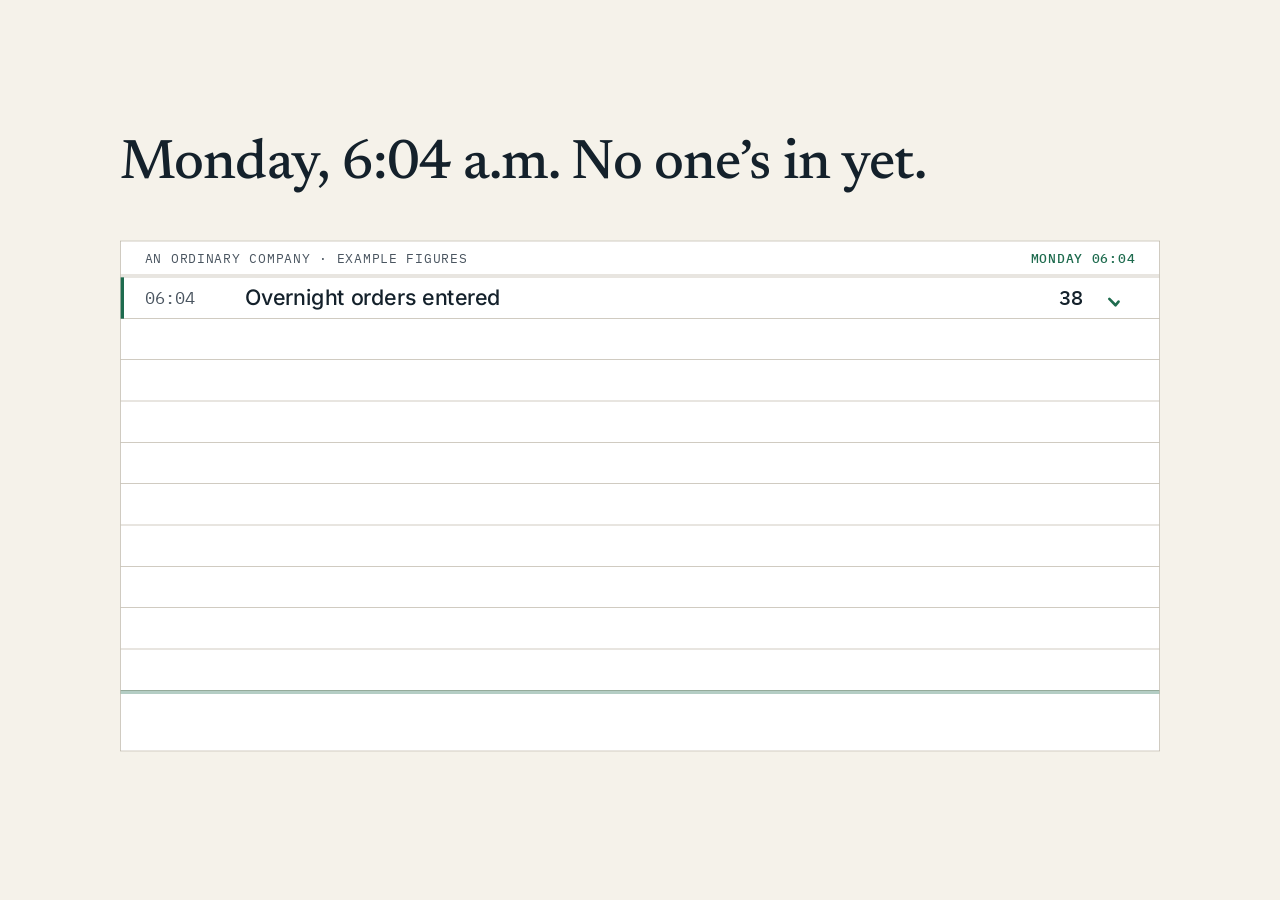
==== hero/index.html @ 9eeb885b "Hero film: source page, fonts, render script, index.html video block (work in progress) Co-Authored-" ====
<!doctype html>
<html lang="en">
<head>
<meta charset="utf-8">
<meta name="viewport" content="width=device-width, initial-scale=1">
<meta name="robots" content="noindex">
<title>Hero film source · erraballi.ai</title>
<!--
  Source page for the erraballi.ai hero film. Everything is drawn in code: no footage, no images.
  The whole film is a pure function of time: render(t) sets every style from t, so any frame can be
  reproduced exactly. Open this page to watch it live. To film it, see render.mjs.

  URL parameters:  ?format=landscape|portrait   (1920x1080 or 1080x1350)
                   ?capture=1                   (no scaling, no playback; render.mjs drives window.seek)
                   ?t=12.5                      (hold one frame)
  All figures in the film are illustrative. To recut, change the T object below.
-->
<style>
@font-face{font-family:"Newsreader";font-weight:500;font-style:normal;src:url(fonts/newsreader-latin-500-normal.woff2) format("woff2")}
@font-face{font-family:"Newsreader";font-weight:600;font-style:normal;src:url(fonts/newsreader-latin-600-normal.woff2) format("woff2")}
@font-face{font-family:"Newsreader";font-weight:500;font-style:italic;src:url(fonts/newsreader-latin-500-italic.woff2) format("woff2")}
@font-face{font-family:"Inter";font-weight:400;src:url(fonts/inter-latin-400-normal.woff2) format("woff2")}
@font-face{font-family:"Inter";font-weight:500;src:url(fonts/inter-latin-500-normal.woff2) format("woff2")}
@font-face{font-family:"Inter";font-weight:600;src:url(fonts/inter-latin-600-normal.woff2) format("woff2")}
@font-face{font-family:"IBM Plex Mono";font-weight:400;src:url(fonts/ibm-plex-mono-latin-400-normal.woff2) format("woff2")}
@font-face{font-family:"IBM Plex Mono";font-weight:500;src:url(fonts/ibm-plex-mono-latin-500-normal.woff2) format("woff2")}
:root{--ink:#14212B;--paper:#F5F2EA;--card:#FFFFFF;--green:#1E6B4E;--rule:#B9B2A3;--muted:#4A5560}
*{box-sizing:border-box}
html,body{margin:0;height:100%;background:var(--paper);overflow:hidden}
#stage{position:absolute;left:0;top:0;transform-origin:0 0;background:var(--paper);color:var(--ink);overflow:hidden;
  font-family:"Inter",system-ui,sans-serif;-webkit-font-smoothing:antialiased}
.cap{position:absolute;font-family:"Newsreader",Georgia,serif;font-weight:500;letter-spacing:-.012em;line-height:1.1;white-space:nowrap}
.sheet{position:absolute;background:var(--card);border:1.5px solid var(--rule)}
.head{position:absolute;left:0;top:0;width:100%;border-bottom:4px double var(--rule);font-family:"IBM Plex Mono",monospace;
  text-transform:uppercase;letter-spacing:.11em;color:var(--muted)}
.head span{position:absolute;white-space:nowrap}
.head .clock{color:var(--green);font-weight:500}
.slot{position:absolute;left:0;width:100%;border-bottom:1px solid var(--rule)}
.row{position:absolute;left:0;width:100%}
.row>span{position:absolute;white-space:nowrap}
.time{font-family:"IBM Plex Mono",monospace;color:var(--muted)}
.task{font-weight:500}
.qty{font-family:"IBM Plex Mono",monospace;font-weight:500;font-variant-numeric:tabular-nums;text-align:right}
.bar{left:0;top:0;height:100%;background:var(--green)}
.note{font-family:"Newsreader",Georgia,serif;font-style:italic;font-weight:500;color:var(--ink);transform-origin:0 60%}
.lab{position:absolute;font-family:"IBM Plex Mono",monospace;font-weight:500;text-transform:uppercase;letter-spacing:.11em;white-space:nowrap}
.total{position:absolute;left:0;width:100%;border-top:4px double var(--green);font-family:"IBM Plex Mono",monospace}
.total span{position:absolute;white-space:nowrap}
.total .fig{font-weight:500}
svg.ov{position:absolute;left:0;top:0;overflow:visible;pointer-events:none}
svg.ov path{fill:none;stroke-linecap:round;stroke-linejoin:round}
.end{position:absolute}
.mark{position:absolute;border:2px solid var(--ink);background:var(--card);display:flex;flex-direction:column;align-items:center;justify-content:center}
.mark b{font-family:"Newsreader",Georgia,serif;font-weight:600;line-height:1;letter-spacing:-.02em}
.mark i{display:block;background:var(--green)}
.bname{position:absolute;font-family:"Newsreader",Georgia,serif;font-weight:600;white-space:nowrap}
.burl{position:absolute;font-family:"IBM Plex Mono",monospace;color:var(--green);white-space:nowrap}
.credit{position:absolute;font-family:"IBM Plex Mono",monospace;color:var(--muted);text-transform:uppercase;letter-spacing:.11em;white-space:nowrap}
</style>
</head>
<body>
<div id="stage"></div>
<script>
"use strict";
const Q = new URLSearchParams(location.search);
const FORMAT = Q.get("format") || (innerWidth < innerHeight ? "portrait" : "landscape");
const PORTRAIT = FORMAT === "portrait";

/* ---------- layout, per format (px at output size) ---------- */
const L = PORTRAIT ? {
  W:1080, H:1350, cardX:48, cardW:984, cardTop:292, headH:66, rowH:84, totalH:104, padX:28, timeW:130, markW:56,
  capTop:66, capSize:76, fTime:28, fTask:38, fQty:36, fHead:22, fNote:42, fLab:27, fFig:44, fTot:30, stroke:5, rule:2,
  endTop:300, endSize:106, endLineY:590, brandY:690, markS:104, creditY:1252, fCredit:21
} : {
  W:1920, H:1080, cardX:180, cardW:1560, cardTop:226, headH:54, rowH:62, totalH:92, padX:36, timeW:150, markW:56,
  capTop:66, capSize:84, fTime:25, fTask:32, fQty:30, fHead:19, fNote:36, fLab:21, fFig:40, fTot:28, stroke:4, rule:1.5,
  endTop:270, endSize:116, endLineY:450, brandY:560, markS:104, creditY:968, fCredit:20
};
const SLOTS = 10;
const sheetH = L.headH + SLOTS*L.rowH + L.totalH;

/* ---------- timeline (seconds). Change these to recut. ---------- */
const T = {
  monRows:[0.5,1.4,2.2,2.9,3.5,4.1,4.6,5.1,5.6,6.1],
  monTotal:6.9, dim:10.3, under5:10.9, circle8:11.2, note8:11.7, strike0:12.3, one:12.6,
  swap:15.0, swapDur:0.7,
  line:16.3, labels:17.0, tueRows:[17.5,17.8,18.1,18.4,18.7,19.0], pay:[19.5,19.9],
  person:20.4, approve:20.6, stop:21.4, spot:22.5, tueTotal:23.5, dbl:24.0,
  endOut:26.2, endText:26.8, brand:27.5, credit:28.1, END:31.0
};
const CAPS = [
  {a:0.05, b:2.8,  h:["Monday, 6:04 a.m.","No one&rsquo;s in yet."]},
  {a:3.0,  b:6.8,  h:["The work is getting done."]},
  {a:7.1,  b:9.6,  h:["179 tasks.","No errors reported."]},
  {a:9.8,  b:12.3, h:["Look again."]},
  {a:12.6, b:14.9, h:["It graded its own work."]},
  {a:15.5, b:23.3, h:["Tuesday. Same work.","<span id='newline'>One new line.</span>"]},
  {a:23.6, b:26.1, h:["Now the total","means something."]}
];
const T_NEWLINE = 16.6;

/* ---------- the ledgers. Example figures only; each total is the sum of its rows. ---------- */
const MON = [["06:04","Overnight orders entered",38],["06:05","Invoices matched to orders",61],["06:07","Customer emails answered",44],
  ["06:09","Late delivery: customers told",12],["06:10","Invoice 0412 paid",1],["06:12","Renewal contracts read",9],
  ["06:13","Complaints logged",7],["06:15","Invoice 0412 paid",1],["06:16","Stock reorders placed",5],["06:18","Monday sales report written",1]];
const TUE = [["06:04","Overnight orders entered",41],["06:05","Invoices matched to orders",57],["06:07","Customer emails answered",39],
  ["06:09","Complaints logged",4],["06:10","Stock reorders placed",8],["06:12","Tuesday sales report written",1]];
const PAY = [["06:13","Pay invoice 0533"],["06:14","Pay invoice 0533"]];
const sum = a => a.reduce((s,r)=>s+r[2],0);

/* ---------- helpers ---------- */
const clamp = x => Math.max(0, Math.min(1, x));
const P = (t,a,d) => clamp((t-a)/d);
const eo = p => 1-Math.pow(1-p,3);
const eio = p => p<.5 ? 4*p*p*p : 1-Math.pow(-2*p+2,3)/2;
const el = (tag, cls, parent, css) => { const e=document.createElement(tag); if(cls) e.className=cls; if(css) Object.assign(e.style,css); if(parent) parent.appendChild(e); return e; };
const px = n => n+"px";
const NS = "http://www.w3.org/2000/svg";
function rng(seed){ let s=seed; return () => { s=(s*16807)%2147483647; return (s/2147483647)*2-1; }; }
function handLine(x1,y1,x2,y2,seed,amp){ const r=rng(seed), n=Math.max(2,Math.round(Math.hypot(x2-x1,y2-y1)/150)); amp=amp||2.2;
  let d="M"+x1.toFixed(1)+" "+y1.toFixed(1);
  for(let i=1;i<=n;i++){ const u=i/n, um=(i-.5)/n;
    d+=" Q"+(x1+(x2-x1)*um).toFixed(1)+" "+(y1+(y2-y1)*um+r()*amp).toFixed(1)+" "+(x1+(x2-x1)*u).toFixed(1)+" "+(y1+(y2-y1)*u+(i<n?r()*amp*.5:0)).toFixed(1); }
  return d; }
function handEllipse(cx,cy,rx,ry,seed){ const r=rng(seed), n=44, a0=-2.5; let d="";
  for(let i=0;i<=n;i++){ const u=i/n, a=a0+u*Math.PI*2*1.08, k=1+u*.07+r()*.012;
    d+=(i?" L":"M")+(cx+Math.cos(a)*rx*k).toFixed(1)+" "+(cy+Math.sin(a)*ry*k).toFixed(1); }
  return d; }
const tickPath = (x,y,s) => "M"+(x-s*.5)+" "+(y+s*.05)+" L"+(x-s*.14)+" "+(y+s*.42)+" L"+(x+s*.56)+" "+(y-s*.46);
function path(svg,d,color,w){ const p=document.createElementNS(NS,"path"); p.setAttribute("d",d); p.setAttribute("stroke",color);
  p.setAttribute("stroke-width",w); p.setAttribute("pathLength","1"); p.setAttribute("stroke-dasharray","1 1"); svg.appendChild(p); return p; }
function draw(p,k){ if(k<=0){ p.style.visibility="hidden"; return; } p.style.visibility="visible"; p.setAttribute("stroke-dashoffset",(1-k).toFixed(4)); }
const INK="#14212B", GREEN="#1E6B4E";

/* ---------- build ---------- */
const stage = document.getElementById("stage");
stage.style.width=px(L.W); stage.style.height=px(L.H);
const sep = PORTRAIT ? "<br>" : " ";
CAPS.forEach(c => { c.el = el("div","cap",stage,{left:px(L.cardX),top:px(L.capTop),fontSize:px(L.capSize)}); c.el.innerHTML=c.h.join(sep); });
const newline = document.getElementById("newline");

const taskX = L.padX + L.timeW;
const markCx = L.cardW - L.padX - L.markW/2;
const qtyRight = L.padX + L.markW + 22;
const slotY = i => L.headH + i*L.rowH;

function buildSheet(day, gapSlots){
  const s = {}; s.el = el("div","sheet",stage,{left:px(L.cardX),top:px(L.cardTop),width:px(L.cardW),height:px(sheetH)});
  const head = el("div","head",s.el,{height:px(L.headH),fontSize:px(L.fHead),lineHeight:px(L.headH-4)});
  el("span","",head,{left:px(L.padX)}).textContent = PORTRAIT ? "An ordinary company · example" : "An ordinary company · example figures";
  s.clock = el("span","clock",head,{right:px(L.padX)}); s.day = day;
  for(let i=0;i<SLOTS;i++){ if(gapSlots && gapSlots.includes(i)) continue;
    el("div","slot",s.el,{top:px(slotY(i)),height:px(L.rowH),borderBottomWidth:px(L.rule), borderBottomStyle:"solid"}); }
  s.svg = document.createElementNS(NS,"svg"); s.svg.setAttribute("class","ov"); s.svg.setAttribute("width",L.cardW); s.svg.setAttribute("height",sheetH);
  s.rows = [];
  s.addRow = (slot, time, task, qty) => { const r = {slot, qty};
    r.el = el("div","row",s.el,{top:px(slotY(slot)),height:px(L.rowH),lineHeight:px(L.rowH)});
    r.bar = el("span","bar",r.el,{width:px(PORTRAIT?6:5)});
    el("span","time",r.el,{left:px(L.padX),fontSize:px(L.fTime)}).textContent = time;
    r.task = el("span","task",r.el,{left:px(taskX),fontSize:px(L.fTask)}); r.task.textContent = task;
    r.note = el("span","note",r.el,{fontSize:px(L.fNote)});
    if(qty!=null){ r.q = el("span","qty",r.el,{right:px(qtyRight),fontSize:px(L.fQty)}); r.q.textContent = qty; }
    r.cy = slotY(slot)+L.rowH/2; r.time = time;
    s.rows.push(r); return r; };
  s.total = el("div","total",s.el,{top:px(slotY(SLOTS)),height:px(L.totalH),lineHeight:px(L.totalH-6),borderTopWidth:px(PORTRAIT?6:4)});
  s.el.appendChild(s.svg);
  return s;
}

/* Monday */
const mon = buildSheet("Monday");
MON.forEach((r,i) => { const row = mon.addRow(i, r[0], r[1], r[2]); row.tick = path(mon.svg, tickPath(markCx,row.cy,L.rowH*.42), GREEN, L.stroke); });
const monFig = el("span","fig",mon.total,{left:px(L.padX),fontSize:px(L.fFig)}); monFig.textContent = sum(MON)+" done";
const monErr = el("span","",mon.total,{right:px(qtyRight),fontSize:px(L.fTot)}); monErr.innerHTML = "errors reported: <span id='zero'>0</span>";
const monOne = el("span","note",mon.total,{fontSize:px(L.fNote*1.25),color:INK}); monOne.textContent = "1";

/* Tuesday: six rows the AI does alone, a two-slot gap for the line, two rows that ask first */
const tue = buildSheet("Tuesday",[6,7]);
TUE.forEach((r,i) => { const row = tue.addRow(i, r[0], r[1], r[2]); row.tick = path(tue.svg, tickPath(markCx,row.cy,L.rowH*.42), GREEN, L.stroke); });
const lineY = slotY(7);
const labUp = el("div","lab",tue.el,{left:px(L.padX),top:px(lineY-L.fLab*1.9),fontSize:px(L.fLab),color:GREEN}); labUp.textContent = "AI works alone";
const labDn = el("div","lab",tue.el,{left:px(L.padX),top:px(lineY+L.fLab*.75),fontSize:px(L.fLab),color:INK}); labDn.textContent = "AI asks first";
const payRows = PAY.map((r,i) => tue.addRow(8+i, r[0], r[1], null));
const tueFig = el("span","fig",tue.total,{left:px(L.padX),fontSize:px(L.fFig)}); tueFig.textContent = sum(TUE)+" done";
const tueRest = el("span","",tue.total,{right:px(L.padX),fontSize:px(L.fTot)}); tueRest.textContent = "1 approved · 1 stopped";
tue.svg.remove(); tue.el.appendChild(tue.svg);

/* End card */
const end = el("div","end",stage,{left:px(L.cardX),top:"0"});
const endText = el("div","cap",end,{left:"0",top:px(L.endTop),fontSize:px(L.endSize)}); endText.innerHTML = ["Someone has to","draw the line."].join(sep);
const brand = el("div","",end,{position:"absolute",left:"0",top:px(L.brandY)});
const mk = el("div","mark",brand,{left:"0",top:"0",width:px(L.markS),height:px(L.markS),gap:px(5)});
el("b","",mk,{fontSize:px(L.markS*.44)}).textContent="VE"; el("i","",mk,{width:px(L.markS*.52),height:px(4)}); el("i","",mk,{width:px(L.markS*.52),height:px(4)});
el("div","bname",brand,{left:px(L.markS+30),top:px(4),fontSize:px(L.markS*.5),lineHeight:"1.1"}).textContent="Vikas Erraballi";
el("div","burl",brand,{left:px(L.markS+32),top:px(L.markS*.6),fontSize:px(L.markS*.3),lineHeight:"1.1"}).textContent="erraballi.ai";
const credit = el("div","credit",end,{left:"0",top:px(L.creditY),fontSize:px(L.fCredit)}); credit.textContent = "Built in code with Claude · Checked by a person";

/* Stage-level copy of the line, so it can leave the ledger and become the end card's rule */
const sv = document.createElementNS(NS,"svg"); sv.setAttribute("class","ov"); sv.setAttribute("width",L.W); sv.setAttribute("height",L.H); stage.appendChild(sv);
const LINE_OVER = 22, lineLen = L.cardW + LINE_OVER*2;
const lineD = handLine(0,0,lineLen,0,7,2.6);
const endLine = path(sv, lineD, INK, L.stroke+1); endLine.setAttribute("vector-effect","non-scaling-stroke");

let M = null;  /* ink marks; built after fonts load because they follow measured text */
function buildMarks(){
  const w = r => r.task.offsetWidth, h = L.rowH, sw = L.stroke;
  const r5 = mon.rows[4], r8 = mon.rows[7];
  M = {};
  M.under5 = path(mon.svg, handLine(taskX-4, r5.cy+L.fTask*.62, taskX+w(r5)+6, r5.cy+L.fTask*.60, 11), INK, sw);
  M.circle8 = path(mon.svg, handEllipse(taskX+w(r8)/2, r8.cy, w(r8)/2+(PORTRAIT?17:26), h*.47, 5), INK, sw);
  r8.note.textContent = "paid twice"; r8.note.style.left = px(taskX+w(r8)+58);
  const zero = document.getElementById("zero"), zx = monErr.offsetLeft + zero.offsetLeft, zw = zero.offsetWidth, ty = L.totalH/2-3;
  M.strike0 = path(mon.svg, handLine(zx-7, slotY(SLOTS)+ty+L.fTot*.34, zx+zw+7, slotY(SLOTS)+ty-L.fTot*.34, 3, 1), INK, sw);
  monOne.style.left = px(markCx - L.fNote*.2); monOne.style.top = px(-L.fNote*.06);
  /* Tuesday */
  M.line = path(tue.svg, "M0 0", INK, sw+1); M.line.setAttribute("d", lineD); M.line.setAttribute("transform","translate("+(-LINE_OVER)+" "+lineY+")");
  const bs = h*.5;
  M.box = payRows.map((r,i) => path(tue.svg, "M"+(markCx-bs/2)+" "+(r.cy-bs/2)+" h"+bs+" v"+bs+" h"+(-bs)+" Z", INK, sw-1.5));
  M.ok = path(tue.svg, tickPath(markCx+2, payRows[0].cy-2, h*.5), INK, sw+1);
  M.x1 = path(tue.svg, handLine(markCx-bs*.5, payRows[1].cy-bs*.5, markCx+bs*.5, payRows[1].cy+bs*.5, 21, 1), INK, sw+1);
  M.x2 = path(tue.svg, handLine(markCx+bs*.5, payRows[1].cy-bs*.5, markCx-bs*.5, payRows[1].cy+bs*.5, 22, 1), INK, sw+1);
  M.strikeP = path(tue.svg, handLine(taskX-8, payRows[1].cy+3, taskX+w(payRows[1])+10, payRows[1].cy-2, 23), INK, sw);
  payRows[0].note.textContent = "approved"; payRows[0].note.style.left = px(taskX+w(payRows[0])+44);
  payRows[1].note.textContent = "duplicate"; payRows[1].note.style.left = px(taskX+w(payRows[1])+44);
  const r4 = tue.rows[3];
  M.spot = path(tue.svg, handEllipse(markCx+2, r4.cy, h*.46, h*.42, 9), INK, sw);
  r4.note.textContent = "checked"; r4.note.style.left = px(taskX+w(r4)+44);
  const fw = tueFig.offsetWidth, by = slotY(SLOTS)+L.totalH/2+L.fFig*.5;
  M.d1 = path(tue.svg, handLine(L.padX-4, by+2, L.padX+fw+8, by, 31, 1.6), INK, sw);
  M.d2 = path(tue.svg, handLine(L.padX-2, by+2+sw*2.6, L.padX+fw+5, by+sw*2.6, 32, 1.6), INK, sw);
  M.endW = endText.offsetWidth;
}

/* ---------- render: everything on screen is set from t ---------- */
function rowAt(r, t, a, speed){
  const k = (t-a)*speed; const pin = eo(clamp(k/.2));
  r.el.style.opacity = pin; r.el.style.transform = "translateY("+((1-pin)*10).toFixed(2)+"px)";
  r.bar.style.opacity = (k>0 && k<.62) ? 1 : 0;
  if(r.q) r.q.textContent = Math.round(r.qty*eo(clamp((k-.08)/.34)));
  if(r.tick) draw(r.tick, clamp((k-.38)/.22));
}
function noteAt(n, t, a, rot){ const p = eo(P(t,a,.3)); n.style.opacity = p; n.style.transform = "translateY("+((1-p)*6).toFixed(2)+"px) rotate("+(rot||-2)+"deg)"; }

function render(t){
  if(!M) return;
  t = Math.max(0, Math.min(T.END, t));
  CAPS.forEach(c => { const i = eo(P(t,c.a,.35)), o = P(t,c.b,.3); c.el.style.opacity = i*(1-o); c.el.style.transform = "translateY("+((1-i)*14).toFixed(2)+"px)"; });
  newline.style.opacity = eo(P(t,T_NEWLINE,.35));

  /* Monday */
  const sw = eio(P(t,T.swap,T.swapDur));
  mon.el.style.transform = "translateX("+(-sw*L.W*.55).toFixed(1)+"px)"; mon.el.style.opacity = 1-sw; mon.el.style.visibility = sw>=1?"hidden":"visible";
  const dim = 1 - .76*eo(P(t,T.dim,.5));
  let clock = MON[0][0];
  mon.rows.forEach((r,i) => { rowAt(r,t,T.monRows[i],1); if(t>=T.monRows[i]) clock = r.time;
    if(i!==4 && i!==7){ r.el.style.opacity = r.el.style.opacity*dim; r.tick.style.opacity = dim; } });
  if(t>=T.dim) clock = "07:30";
  mon.clock.textContent = "Monday " + clock;
  const mt = eo(P(t,T.monTotal,.4)); monFig.style.opacity = mt; monErr.style.opacity = mt;
  draw(M.under5, eo(P(t,T.under5,.35))); draw(M.circle8, eio(P(t,T.circle8,.55)));
  noteAt(mon.rows[7].note, t, T.note8);
  draw(M.strike0, eo(P(t,T.strike0,.25))); noteAt(monOne, t, T.one, -4);

  /* Tuesday */
  const eout = P(t,T.endOut,.5);
  tue.el.style.transform = "translateX("+((1-sw)*L.W*.55).toFixed(1)+"px)"; tue.el.style.opacity = sw*(1-eout); tue.el.style.visibility = (sw<=0||eout>=1)?"hidden":"visible";
  let c2 = TUE[0][0];
  tue.rows.forEach((r,i) => { const a = i<TUE.length ? T.tueRows[i] : T.pay[i-TUE.length]; rowAt(r,t,a,i<TUE.length?1.7:1.3); if(t>=a) c2 = r.time; });
  if(t>=T.person) c2 = "07:30";
  tue.clock.textContent = "Tuesday " + c2;
  const showStage = t>=T.endOut;
  draw(M.line, showStage ? 0 : eio(P(t,T.line,.8)));
  const lb = eo(P(t,T.labels,.35)); labUp.style.opacity = lb; labDn.style.opacity = lb;
  M.box.forEach((b,i) => draw(b, eo(P(t,T.pay[i]+.2,.3))));
  draw(M.ok, eo(P(t,T.approve,.35))); noteAt(payRows[0].note, t, T.approve+.3);
  draw(M.strikeP, eo(P(t,T.stop,.35))); draw(M.x1, eo(P(t,T.stop+.3,.18))); draw(M.x2, eo(P(t,T.stop+.45,.18))); noteAt(payRows[1].note, t, T.stop+.5);
  draw(M.spot, eio(P(t,T.spot,.5))); noteAt(tue.rows[3].note, t, T.spot+.4);
  const tt = eo(P(t,T.tueTotal,.4)); tueFig.style.opacity = tt; tueRest.style.opacity = tt;
  draw(M.d1, eo(P(t,T.dbl,.3))); draw(M.d2, eo(P(t,T.dbl+.3,.3)));

  /* End card: the line leaves the ledger and stays */
  const g = eio(P(t,T.endOut,.9));
  const x0 = L.cardX-LINE_OVER, y0 = L.cardTop+lineY, x1 = L.cardX, y1 = L.endLineY, s1 = M.endW/lineLen;
  endLine.setAttribute("transform","translate("+(x0+(x1-x0)*g).toFixed(2)+" "+(y0+(y1-y0)*g).toFixed(2)+") scale("+(1+(s1-1)*g).toFixed(4)+" 1)");
  draw(endLine, showStage ? 1 : 0);
  const et = eo(P(t,T.endText,.5)); endText.style.opacity = et; endText.style.transform = "translateY("+((1-et)*14).toFixed(2)+"px)";
  brand.style.opacity = eo(P(t,T.brand,.5)); credit.style.opacity = eo(P(t,T.credit,.5));
}

/* ---------- run ---------- */
function fit(){ if(Q.get("capture")) return; const k = Math.min(innerWidth/L.W, innerHeight/L.H);
  stage.style.transform = "translate("+((innerWidth-L.W*k)/2)+"px,"+((innerHeight-L.H*k)/2)+"px) scale("+k+")"; }
window.DURATION = T.END; window.SCENES = [0, T.swap, T.endOut, T.END]; window.seek = t => render(t);
document.fonts.ready.then(() => Promise.all(["500 20px Newsreader","italic 500 20px Newsreader","600 20px Newsreader","500 20px Inter","400 20px 'IBM Plex Mono'","500 20px 'IBM Plex Mono'"].map(f => document.fonts.load(f)))).then(() => {
  buildMarks(); fit(); addEventListener("resize", fit);
  if(Q.get("capture")){ render(0); window.READY = true; return; }
  if(Q.has("t")){ render(parseFloat(Q.get("t"))); window.READY = true; return; }
  let t0 = performance.now(); const loop = now => { render((now-t0)/1000); requestAnimationFrame(loop); };
  addEventListener("click", () => { t0 = performance.now(); }); requestAnimationFrame(loop); window.READY = true;
});
</script>
</body>
</html>
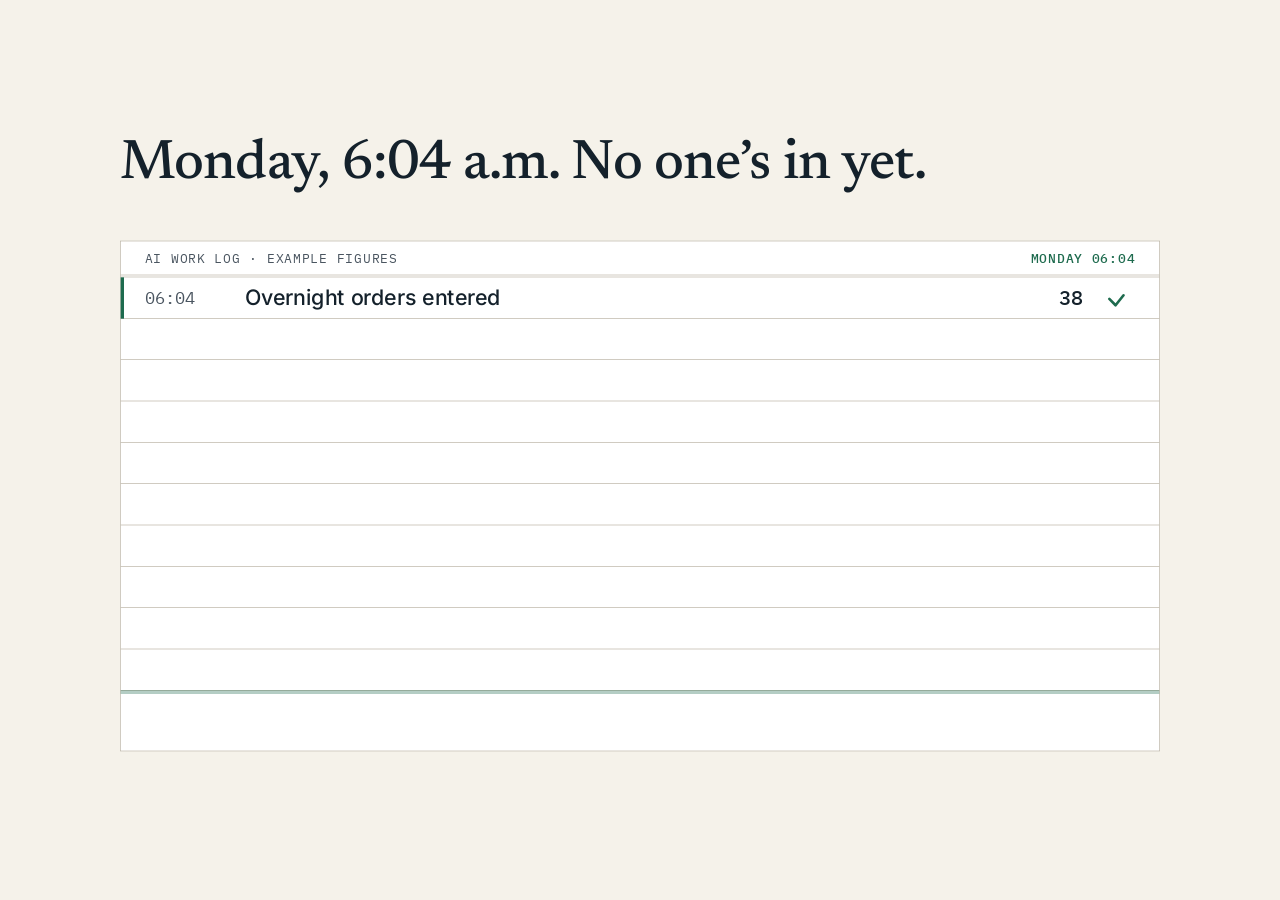
==== commit eaa61bcb: "Hero film: 30 s ledger film, landscape and 4:5 portrait, posters, index.html video block Recut after" ====
--- a/hero/index.html
+++ b/hero/index.html
@@ -47,6 +47,7 @@
 .total{position:absolute;left:0;width:100%;border-top:4px double var(--green);font-family:"IBM Plex Mono",monospace}
 .total span{position:absolute;white-space:nowrap}
 .total .fig{font-weight:500}
+.total span span{position:static}
 svg.ov{position:absolute;left:0;top:0;overflow:visible;pointer-events:none}
 svg.ov path{fill:none;stroke-linecap:round;stroke-linejoin:round}
 .end{position:absolute}
@@ -69,11 +70,11 @@
 /* ---------- layout, per format (px at output size) ---------- */
 const L = PORTRAIT ? {
   W:1080, H:1350, cardX:48, cardW:984, cardTop:292, headH:66, rowH:84, totalH:104, padX:28, timeW:130, markW:56,
-  capTop:66, capSize:76, fTime:28, fTask:38, fQty:36, fHead:22, fNote:42, fLab:27, fFig:44, fTot:30, stroke:5, rule:2,
+  capTop:66, capSize:76, fTime:30, fTask:38, fQty:36, fHead:23, fNote:46, fLab:32, fFig:44, fTot:34, stroke:5, rule:2,
   endTop:300, endSize:106, endLineY:590, brandY:690, markS:104, creditY:1252, fCredit:21
 } : {
   W:1920, H:1080, cardX:180, cardW:1560, cardTop:226, headH:54, rowH:62, totalH:92, padX:36, timeW:150, markW:56,
-  capTop:66, capSize:84, fTime:25, fTask:32, fQty:30, fHead:19, fNote:36, fLab:21, fFig:40, fTot:28, stroke:4, rule:1.5,
+  capTop:66, capSize:84, fTime:25, fTask:32, fQty:30, fHead:19, fNote:40, fLab:26, fFig:40, fTot:32, stroke:4, rule:1.5,
   endTop:270, endSize:116, endLineY:450, brandY:560, markS:104, creditY:968, fCredit:20
 };
 const SLOTS = 10;
@@ -81,30 +82,31 @@
 
 /* ---------- timeline (seconds). Change these to recut. ---------- */
 const T = {
-  monRows:[0.5,1.4,2.2,2.9,3.5,4.1,4.6,5.1,5.6,6.1],
-  monTotal:6.9, dim:10.3, under5:10.9, circle8:11.2, note8:11.7, strike0:12.3, one:12.6,
-  swap:15.0, swapDur:0.7,
-  line:16.3, labels:17.0, tueRows:[17.5,17.8,18.1,18.4,18.7,19.0], pay:[19.5,19.9],
-  person:20.4, approve:20.6, stop:21.4, spot:22.5, tueTotal:23.5, dbl:24.0,
-  endOut:26.2, endText:26.8, brand:27.5, credit:28.1, END:31.0
+  monRows:[0.5,1.3,2.0,2.6,3.1,3.5,3.9,4.3,4.7,5.1],
+  monTotal:5.7, dim:8.5, under5:9.1, circle8:9.5, note8:10.1, strike0:10.8, one:11.1,
+  swap:13.7, swapDur:0.6,
+  tueRows:[14.0,14.12,14.24,14.36,14.48,14.6], line:15.0, labels:15.5, pay:[16.5,17.0],
+  approve:18.7, stop:19.9, tueTotal:21.8, dbl:22.6,
+  endOut:24.7, endText:25.1, brand:25.7, credit:26.1, END:30.0
 };
 const CAPS = [
-  {a:0.05, b:2.8,  h:["Monday, 6:04 a.m.","No one&rsquo;s in yet."]},
-  {a:3.0,  b:6.8,  h:["The work is getting done."]},
-  {a:7.1,  b:9.6,  h:["179 tasks.","No errors reported."]},
-  {a:9.8,  b:12.3, h:["Look again."]},
-  {a:12.6, b:14.9, h:["It graded its own work."]},
-  {a:15.5, b:23.3, h:["Tuesday. Same work.","<span id='newline'>One new line.</span>"]},
-  {a:23.6, b:26.1, h:["Now the total","means something."]}
+  {a:0.05, b:2.3,  h:["Monday, 6:04 a.m.","No one&rsquo;s in yet."]},
+  {a:2.5,  b:5.5,  h:["The AI is doing","the paperwork."]},
+  {a:5.8,  b:7.9,  h:["179 tasks.","No errors reported."]},
+  {a:8.1,  b:11.0, h:["Look again."]},
+  {a:11.3, b:13.5, h:["It graded its own work."]},
+  {a:14.0, b:18.0, h:["Tuesday.","<span id='newline'>One new line.</span>"]},
+  {a:18.2, b:21.6, h:["You approve one.","You stop one."]},
+  {a:22.0, b:24.6, h:["Now the total","means something."]}
 ];
-const T_NEWLINE = 16.6;
+const T_NEWLINE = T.line;
 
 /* ---------- the ledgers. Example figures only; each total is the sum of its rows. ---------- */
 const MON = [["06:04","Overnight orders entered",38],["06:05","Invoices matched to orders",61],["06:07","Customer emails answered",44],
   ["06:09","Late delivery: customers told",12],["06:10","Invoice 0412 paid",1],["06:12","Renewal contracts read",9],
   ["06:13","Complaints logged",7],["06:15","Invoice 0412 paid",1],["06:16","Stock reorders placed",5],["06:18","Monday sales report written",1]];
-const TUE = [["06:04","Overnight orders entered",41],["06:05","Invoices matched to orders",57],["06:07","Customer emails answered",39],
-  ["06:09","Complaints logged",4],["06:10","Stock reorders placed",8],["06:12","Tuesday sales report written",1]];
+const TUE = [["06:04","Overnight orders entered",52],["06:05","Invoices matched to orders",66],["06:07","Customer emails answered",51],
+  ["06:09","Complaints logged",6],["06:10","Stock reorders placed",9],["06:12","Tuesday sales report written",1]];
 const PAY = [["06:13","Pay invoice 0533"],["06:14","Pay invoice 0533"]];
 const sum = a => a.reduce((s,r)=>s+r[2],0);
 
@@ -147,10 +149,11 @@
 function buildSheet(day, gapSlots){
   const s = {}; s.el = el("div","sheet",stage,{left:px(L.cardX),top:px(L.cardTop),width:px(L.cardW),height:px(sheetH)});
   const head = el("div","head",s.el,{height:px(L.headH),fontSize:px(L.fHead),lineHeight:px(L.headH-4)});
-  el("span","",head,{left:px(L.padX)}).textContent = PORTRAIT ? "An ordinary company · example" : "An ordinary company · example figures";
+  el("span","",head,{left:px(L.padX)}).textContent = "AI work log · example figures";
   s.clock = el("span","clock",head,{right:px(L.padX)}); s.day = day;
-  for(let i=0;i<SLOTS;i++){ if(gapSlots && gapSlots.includes(i)) continue;
-    el("div","slot",s.el,{top:px(slotY(i)),height:px(L.rowH),borderBottomWidth:px(L.rule), borderBottomStyle:"solid"}); }
+  s.gap = [];
+  for(let i=0;i<SLOTS;i++){ const g = gapSlots && gapSlots.includes(i) && i!==gapSlots[gapSlots.length-1];
+    const d = el("div","slot",s.el,{top:px(slotY(i)),height:px(L.rowH),borderBottomWidth:px(L.rule), borderBottomStyle:"solid"}); if(g) s.gap.push(d); }
   s.svg = document.createElementNS(NS,"svg"); s.svg.setAttribute("class","ov"); s.svg.setAttribute("width",L.cardW); s.svg.setAttribute("height",sheetH);
   s.rows = [];
   s.addRow = (slot, time, task, qty) => { const r = {slot, qty};
@@ -171,7 +174,7 @@
 const mon = buildSheet("Monday");
 MON.forEach((r,i) => { const row = mon.addRow(i, r[0], r[1], r[2]); row.tick = path(mon.svg, tickPath(markCx,row.cy,L.rowH*.42), GREEN, L.stroke); });
 const monFig = el("span","fig",mon.total,{left:px(L.padX),fontSize:px(L.fFig)}); monFig.textContent = sum(MON)+" done";
-const monErr = el("span","",mon.total,{right:px(qtyRight),fontSize:px(L.fTot)}); monErr.innerHTML = "errors reported: <span id='zero'>0</span>";
+const monErr = el("span","",mon.total,{right:px(qtyRight),fontSize:px(L.fTot),fontWeight:500}); monErr.innerHTML = "errors reported: <span id='zero'>0</span>";
 const monOne = el("span","note",mon.total,{fontSize:px(L.fNote*1.25),color:INK}); monOne.textContent = "1";
 
 /* Tuesday: six rows the AI does alone, a two-slot gap for the line, two rows that ask first */
@@ -181,8 +184,8 @@
 const labUp = el("div","lab",tue.el,{left:px(L.padX),top:px(lineY-L.fLab*1.9),fontSize:px(L.fLab),color:GREEN}); labUp.textContent = "AI works alone";
 const labDn = el("div","lab",tue.el,{left:px(L.padX),top:px(lineY+L.fLab*.75),fontSize:px(L.fLab),color:INK}); labDn.textContent = "AI asks first";
 const payRows = PAY.map((r,i) => tue.addRow(8+i, r[0], r[1], null));
-const tueFig = el("span","fig",tue.total,{left:px(L.padX),fontSize:px(L.fFig)}); tueFig.textContent = sum(TUE)+" done";
-const tueRest = el("span","",tue.total,{right:px(L.padX),fontSize:px(L.fTot)}); tueRest.textContent = "1 approved · 1 stopped";
+const tueFig = el("span","fig",tue.total,{left:px(L.padX),fontSize:px(L.fFig)}); tueFig.textContent = (sum(TUE)+1)+" done";  /* six rows the AI did alone, plus the one approved payment */
+const tueRest = el("span","",tue.total,{right:px(L.padX),fontSize:px(L.fTot)}); tueRest.textContent = "1 stopped"; tueRest.style.fontWeight = 500;
 tue.svg.remove(); tue.el.appendChild(tue.svg);
 
 /* End card */
@@ -193,6 +196,7 @@
 el("b","",mk,{fontSize:px(L.markS*.44)}).textContent="VE"; el("i","",mk,{width:px(L.markS*.52),height:px(4)}); el("i","",mk,{width:px(L.markS*.52),height:px(4)});
 el("div","bname",brand,{left:px(L.markS+30),top:px(4),fontSize:px(L.markS*.5),lineHeight:"1.1"}).textContent="Vikas Erraballi";
 el("div","burl",brand,{left:px(L.markS+32),top:px(L.markS*.6),fontSize:px(L.markS*.3),lineHeight:"1.1"}).textContent="erraballi.ai";
+el("div","",brand,{position:"absolute",left:"0",top:px(L.markS+34),fontFamily:"Inter",fontWeight:500,fontSize:px(PORTRAIT?34:32),whiteSpace:"nowrap",color:"#4A5560"}).innerHTML = PORTRAIT ? "Practical AI for owner-run<br>and mid-sized companies" : "Practical AI for owner-run and mid-sized companies";
 const credit = el("div","credit",end,{left:"0",top:px(L.creditY),fontSize:px(L.fCredit)}); credit.textContent = "Built in code with Claude · Checked by a person";
 
 /* Stage-level copy of the line, so it can leave the ledger and become the end card's rule */
@@ -222,9 +226,6 @@
   M.strikeP = path(tue.svg, handLine(taskX-8, payRows[1].cy+3, taskX+w(payRows[1])+10, payRows[1].cy-2, 23), INK, sw);
   payRows[0].note.textContent = "approved"; payRows[0].note.style.left = px(taskX+w(payRows[0])+44);
   payRows[1].note.textContent = "duplicate"; payRows[1].note.style.left = px(taskX+w(payRows[1])+44);
-  const r4 = tue.rows[3];
-  M.spot = path(tue.svg, handEllipse(markCx+2, r4.cy, h*.46, h*.42, 9), INK, sw);
-  r4.note.textContent = "checked"; r4.note.style.left = px(taskX+w(r4)+44);
   const fw = tueFig.offsetWidth, by = slotY(SLOTS)+L.totalH/2+L.fFig*.5;
   M.d1 = path(tue.svg, handLine(L.padX-4, by+2, L.padX+fw+8, by, 31, 1.6), INK, sw);
   M.d2 = path(tue.svg, handLine(L.padX-2, by+2+sw*2.6, L.padX+fw+5, by+sw*2.6, 32, 1.6), INK, sw);
@@ -236,7 +237,7 @@
   const k = (t-a)*speed; const pin = eo(clamp(k/.2));
   r.el.style.opacity = pin; r.el.style.transform = "translateY("+((1-pin)*10).toFixed(2)+"px)";
   r.bar.style.opacity = (k>0 && k<.62) ? 1 : 0;
-  if(r.q) r.q.textContent = Math.round(r.qty*eo(clamp((k-.08)/.34)));
+  
   if(r.tick) draw(r.tick, clamp((k-.38)/.22));
 }
 function noteAt(n, t, a, rot){ const p = eo(P(t,a,.3)); n.style.opacity = p; n.style.transform = "translateY("+((1-p)*6).toFixed(2)+"px) rotate("+(rot||-2)+"deg)"; }
@@ -248,13 +249,12 @@
   newline.style.opacity = eo(P(t,T_NEWLINE,.35));
 
   /* Monday */
-  const sw = eio(P(t,T.swap,T.swapDur));
-  mon.el.style.transform = "translateX("+(-sw*L.W*.55).toFixed(1)+"px)"; mon.el.style.opacity = 1-sw; mon.el.style.visibility = sw>=1?"hidden":"visible";
+  const sw = P(t,T.swap,T.swapDur), swOut = clamp(sw*2), swIn = clamp(sw*2-1);
+  mon.el.style.opacity = 1-swOut; mon.el.style.visibility = swOut>=1?"hidden":"visible";
   const dim = 1 - .76*eo(P(t,T.dim,.5));
   let clock = MON[0][0];
   mon.rows.forEach((r,i) => { rowAt(r,t,T.monRows[i],1); if(t>=T.monRows[i]) clock = r.time;
     if(i!==4 && i!==7){ r.el.style.opacity = r.el.style.opacity*dim; r.tick.style.opacity = dim; } });
-  if(t>=T.dim) clock = "07:30";
   mon.clock.textContent = "Monday " + clock;
   const mt = eo(P(t,T.monTotal,.4)); monFig.style.opacity = mt; monErr.style.opacity = mt;
   draw(M.under5, eo(P(t,T.under5,.35))); draw(M.circle8, eio(P(t,T.circle8,.55)));
@@ -263,10 +263,10 @@
 
   /* Tuesday */
   const eout = P(t,T.endOut,.5);
-  tue.el.style.transform = "translateX("+((1-sw)*L.W*.55).toFixed(1)+"px)"; tue.el.style.opacity = sw*(1-eout); tue.el.style.visibility = (sw<=0||eout>=1)?"hidden":"visible";
+  tue.el.style.opacity = swIn*(1-eout); tue.el.style.visibility = (swIn<=0||eout>=1)?"hidden":"visible";
+  tue.gap.forEach(g => g.style.opacity = 1-P(t,T.line,.3));
   let c2 = TUE[0][0];
-  tue.rows.forEach((r,i) => { const a = i<TUE.length ? T.tueRows[i] : T.pay[i-TUE.length]; rowAt(r,t,a,i<TUE.length?1.7:1.3); if(t>=a) c2 = r.time; });
-  if(t>=T.person) c2 = "07:30";
+  tue.rows.forEach((r,i) => { const a = i<TUE.length ? T.tueRows[i] : T.pay[i-TUE.length]; rowAt(r,t,a,i<TUE.length?2.4:1.3); if(t>=a) c2 = r.time; });
   tue.clock.textContent = "Tuesday " + c2;
   const showStage = t>=T.endOut;
   draw(M.line, showStage ? 0 : eio(P(t,T.line,.8)));
@@ -274,12 +274,11 @@
   M.box.forEach((b,i) => draw(b, eo(P(t,T.pay[i]+.2,.3))));
   draw(M.ok, eo(P(t,T.approve,.35))); noteAt(payRows[0].note, t, T.approve+.3);
   draw(M.strikeP, eo(P(t,T.stop,.35))); draw(M.x1, eo(P(t,T.stop+.3,.18))); draw(M.x2, eo(P(t,T.stop+.45,.18))); noteAt(payRows[1].note, t, T.stop+.5);
-  draw(M.spot, eio(P(t,T.spot,.5))); noteAt(tue.rows[3].note, t, T.spot+.4);
   const tt = eo(P(t,T.tueTotal,.4)); tueFig.style.opacity = tt; tueRest.style.opacity = tt;
   draw(M.d1, eo(P(t,T.dbl,.3))); draw(M.d2, eo(P(t,T.dbl+.3,.3)));
 
   /* End card: the line leaves the ledger and stays */
-  const g = eio(P(t,T.endOut,.9));
+  const g = eio(P(t,T.endOut,.7));
   const x0 = L.cardX-LINE_OVER, y0 = L.cardTop+lineY, x1 = L.cardX, y1 = L.endLineY, s1 = M.endW/lineLen;
   endLine.setAttribute("transform","translate("+(x0+(x1-x0)*g).toFixed(2)+" "+(y0+(y1-y0)*g).toFixed(2)+") scale("+(1+(s1-1)*g).toFixed(4)+" 1)");
   draw(endLine, showStage ? 1 : 0);
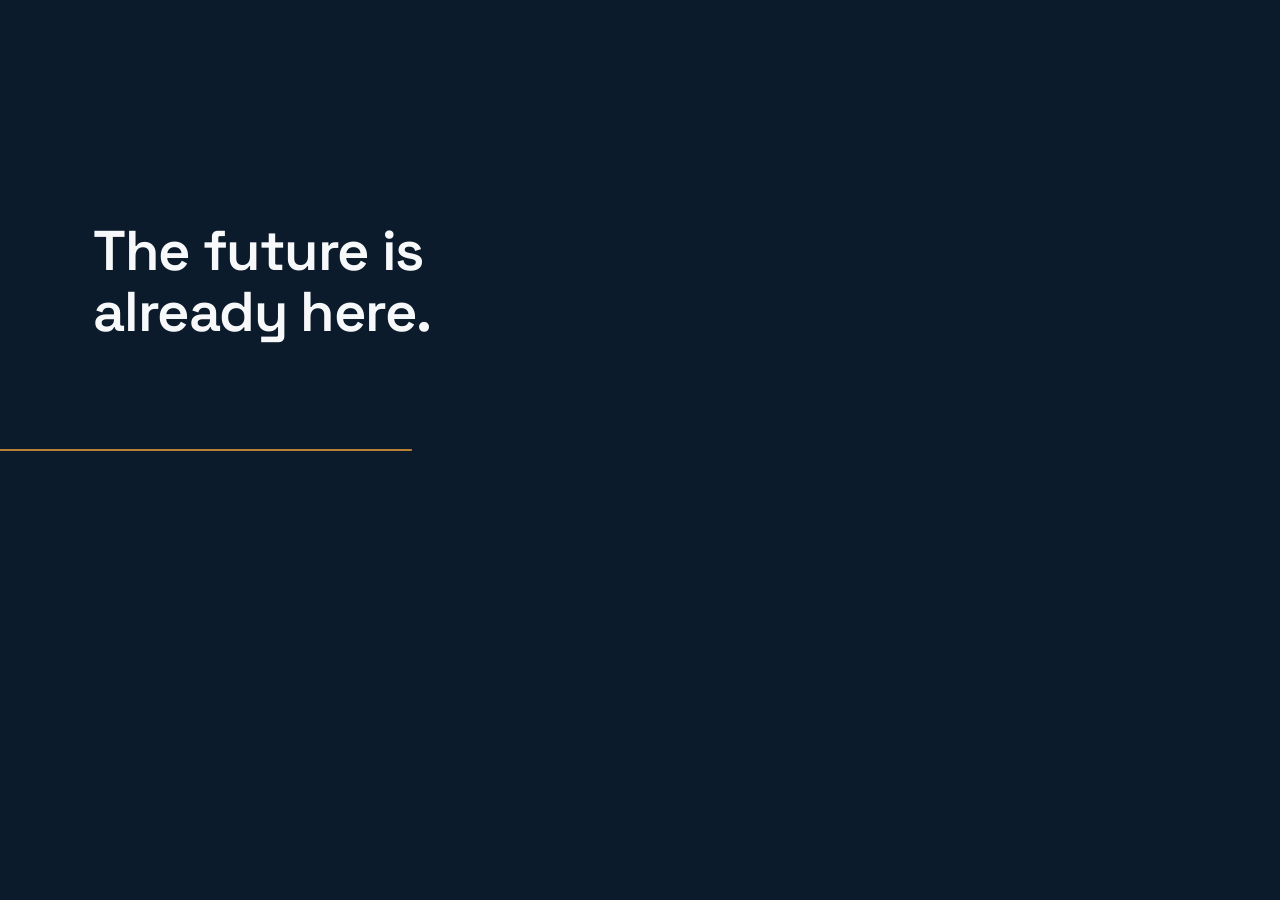
==== commit f714d1bc: "Hero film: recut as 'The loop' in the Horizon brand Replaces the ledger film. 30 s, silent, built in" ====
--- a/hero/index.html
+++ b/hero/index.html
@@ -6,57 +6,37 @@
 <meta name="robots" content="noindex">
 <title>Hero film source · erraballi.ai</title>
 <!--
-  Source page for the erraballi.ai hero film. Everything is drawn in code: no footage, no images.
+  Source page for the erraballi.ai hero film "The loop" (Horizon brand). Everything is drawn in code.
   The whole film is a pure function of time: render(t) sets every style from t, so any frame can be
   reproduced exactly. Open this page to watch it live. To film it, see render.mjs.
 
   URL parameters:  ?format=landscape|portrait   (1920x1080 or 1080x1350)
                    ?capture=1                   (no scaling, no playback; render.mjs drives window.seek)
                    ?t=12.5                      (hold one frame)
-  All figures in the film are illustrative. To recut, change the T object below.
+  The figures are real results from the bank work (see the Career Master). To recut, change T, CAPS and NODES.
+  The earlier ledger film is in git history (commit eaa61bc).
 -->
 <style>
-@font-face{font-family:"Newsreader";font-weight:500;font-style:normal;src:url(fonts/newsreader-latin-500-normal.woff2) format("woff2")}
-@font-face{font-family:"Newsreader";font-weight:600;font-style:normal;src:url(fonts/newsreader-latin-600-normal.woff2) format("woff2")}
-@font-face{font-family:"Newsreader";font-weight:500;font-style:italic;src:url(fonts/newsreader-latin-500-italic.woff2) format("woff2")}
+@font-face{font-family:"Space Grotesk";font-weight:500;src:url(fonts/space-grotesk-latin-500-normal.woff2) format("woff2")}
+@font-face{font-family:"Space Grotesk";font-weight:600;src:url(fonts/space-grotesk-latin-600-normal.woff2) format("woff2")}
 @font-face{font-family:"Inter";font-weight:400;src:url(fonts/inter-latin-400-normal.woff2) format("woff2")}
 @font-face{font-family:"Inter";font-weight:500;src:url(fonts/inter-latin-500-normal.woff2) format("woff2")}
-@font-face{font-family:"Inter";font-weight:600;src:url(fonts/inter-latin-600-normal.woff2) format("woff2")}
 @font-face{font-family:"IBM Plex Mono";font-weight:400;src:url(fonts/ibm-plex-mono-latin-400-normal.woff2) format("woff2")}
 @font-face{font-family:"IBM Plex Mono";font-weight:500;src:url(fonts/ibm-plex-mono-latin-500-normal.woff2) format("woff2")}
-:root{--ink:#14212B;--paper:#F5F2EA;--card:#FFFFFF;--green:#1E6B4E;--rule:#B9B2A3;--muted:#4A5560}
+:root{--night:#0B1B2B;--day:#F6F8FA;--dawn:#F2A33A;--mist:#A9B8C8;--line:#5B6E82}
 *{box-sizing:border-box}
-html,body{margin:0;height:100%;background:var(--paper);overflow:hidden}
-#stage{position:absolute;left:0;top:0;transform-origin:0 0;background:var(--paper);color:var(--ink);overflow:hidden;
+html,body{margin:0;height:100%;background:var(--night);overflow:hidden}
+#stage{position:absolute;left:0;top:0;transform-origin:0 0;background:var(--night);color:var(--day);overflow:hidden;
   font-family:"Inter",system-ui,sans-serif;-webkit-font-smoothing:antialiased}
-.cap{position:absolute;font-family:"Newsreader",Georgia,serif;font-weight:500;letter-spacing:-.012em;line-height:1.1;white-space:nowrap}
-.sheet{position:absolute;background:var(--card);border:1.5px solid var(--rule)}
-.head{position:absolute;left:0;top:0;width:100%;border-bottom:4px double var(--rule);font-family:"IBM Plex Mono",monospace;
-  text-transform:uppercase;letter-spacing:.11em;color:var(--muted)}
-.head span{position:absolute;white-space:nowrap}
-.head .clock{color:var(--green);font-weight:500}
-.slot{position:absolute;left:0;width:100%;border-bottom:1px solid var(--rule)}
-.row{position:absolute;left:0;width:100%}
-.row>span{position:absolute;white-space:nowrap}
-.time{font-family:"IBM Plex Mono",monospace;color:var(--muted)}
-.task{font-weight:500}
-.qty{font-family:"IBM Plex Mono",monospace;font-weight:500;font-variant-numeric:tabular-nums;text-align:right}
-.bar{left:0;top:0;height:100%;background:var(--green)}
-.note{font-family:"Newsreader",Georgia,serif;font-style:italic;font-weight:500;color:var(--ink);transform-origin:0 60%}
-.lab{position:absolute;font-family:"IBM Plex Mono",monospace;font-weight:500;text-transform:uppercase;letter-spacing:.11em;white-space:nowrap}
-.total{position:absolute;left:0;width:100%;border-top:4px double var(--green);font-family:"IBM Plex Mono",monospace}
-.total span{position:absolute;white-space:nowrap}
-.total .fig{font-weight:500}
-.total span span{position:static}
-svg.ov{position:absolute;left:0;top:0;overflow:visible;pointer-events:none}
-svg.ov path{fill:none;stroke-linecap:round;stroke-linejoin:round}
-.end{position:absolute}
-.mark{position:absolute;border:2px solid var(--ink);background:var(--card);display:flex;flex-direction:column;align-items:center;justify-content:center}
-.mark b{font-family:"Newsreader",Georgia,serif;font-weight:600;line-height:1;letter-spacing:-.02em}
-.mark i{display:block;background:var(--green)}
-.bname{position:absolute;font-family:"Newsreader",Georgia,serif;font-weight:600;white-space:nowrap}
-.burl{position:absolute;font-family:"IBM Plex Mono",monospace;color:var(--green);white-space:nowrap}
-.credit{position:absolute;font-family:"IBM Plex Mono",monospace;color:var(--muted);text-transform:uppercase;letter-spacing:.11em;white-space:nowrap}
+.cap{position:absolute;font-family:"Space Grotesk",system-ui,sans-serif;font-weight:600;letter-spacing:-.02em;line-height:1.08;white-space:nowrap}
+.cap em{font-style:normal;color:var(--dawn)}
+svg.ov{position:absolute;left:0;top:0;overflow:visible}
+svg.ov path,svg.ov line{fill:none;stroke-linecap:round}
+svg.ov text{font-family:"IBM Plex Mono",monospace;font-weight:500;letter-spacing:.1em;text-transform:uppercase}
+.bname{position:absolute;font-family:"Space Grotesk",sans-serif;font-weight:600;white-space:nowrap;letter-spacing:-.01em}
+.burl{position:absolute;font-family:"IBM Plex Mono",monospace;color:var(--dawn);white-space:nowrap}
+.btag{position:absolute;font-weight:500;color:var(--mist);white-space:nowrap}
+.credit{position:absolute;font-family:"IBM Plex Mono",monospace;color:var(--mist);text-transform:uppercase;letter-spacing:.11em;white-space:nowrap}
 </style>
 </head>
 <body>
@@ -69,219 +49,126 @@
 
 /* ---------- layout, per format (px at output size) ---------- */
 const L = PORTRAIT ? {
-  W:1080, H:1350, cardX:48, cardW:984, cardTop:292, headH:66, rowH:84, totalH:104, padX:28, timeW:130, markW:56,
-  capTop:66, capSize:76, fTime:30, fTask:38, fQty:36, fHead:23, fNote:46, fLab:32, fFig:44, fTot:34, stroke:5, rule:2,
-  endTop:300, endSize:106, endLineY:590, brandY:690, markS:104, creditY:1252, fCredit:21
+  W:1080, H:1350, padX:72, capTop:110, capSize:78, cx:540, cy:880, R:270, fLab:25, labGap:44, stroke:5, node:11,
+  endTop:230, endSize:92, brandY:650, markS:120, fName:60, fUrl:34, fTag:33, creditY:1250, fCredit:21
 } : {
-  W:1920, H:1080, cardX:180, cardW:1560, cardTop:226, headH:54, rowH:62, totalH:92, padX:36, timeW:150, markW:56,
-  capTop:66, capSize:84, fTime:25, fTask:32, fQty:30, fHead:19, fNote:40, fLab:26, fFig:40, fTot:32, stroke:4, rule:1.5,
-  endTop:270, endSize:116, endLineY:450, brandY:560, markS:104, creditY:968, fCredit:20
+  W:1920, H:1080, padX:140, capTop:196, capSize:84, cx:1400, cy:540, R:290, fLab:23, labGap:44, stroke:5, node:11,
+  endTop:230, endSize:104, brandY:600, markS:120, fName:60, fUrl:34, fTag:32, creditY:968, fCredit:20
 };
-const SLOTS = 10;
-const sheetH = L.headH + SLOTS*L.rowH + L.totalH;
 
 /* ---------- timeline (seconds). Change these to recut. ---------- */
 const T = {
-  monRows:[0.5,1.3,2.0,2.6,3.1,3.5,3.9,4.3,4.7,5.1],
-  monTotal:5.7, dim:8.5, under5:9.1, circle8:9.5, note8:10.1, strike0:10.8, one:11.1,
-  swap:13.7, swapDur:0.6,
-  tueRows:[14.0,14.12,14.24,14.36,14.48,14.6], line:15.0, labels:15.5, pay:[16.5,17.0],
-  approve:18.7, stop:19.9, tueTotal:21.8, dbl:22.6,
-  endOut:24.7, endText:25.1, brand:25.7, credit:26.1, END:30.0
+  horizon:0.3, dot:2.9,
+  nodes:[4.8, 7.6, 9.8, 12.6, 15.0, 17.4],   /* when each step of the loop lands */
+  lap2:20.0, lap2Dur:2.3,
+  endOut:25.4, endText:25.9, brand:26.5, credit:27.0, END:30.0
 };
+const NODES = ["Listen","Read","Find","Act","Keep","Improve"];
 const CAPS = [
-  {a:0.05, b:2.3,  h:["Monday, 6:04 a.m.","No one&rsquo;s in yet."]},
-  {a:2.5,  b:5.5,  h:["The AI is doing","the paperwork."]},
-  {a:5.8,  b:7.9,  h:["179 tasks.","No errors reported."]},
-  {a:8.1,  b:11.0, h:["Look again."]},
-  {a:11.3, b:13.5, h:["It graded its own work."]},
-  {a:14.0, b:18.0, h:["Tuesday.","<span id='newline'>One new line.</span>"]},
-  {a:18.2, b:21.6, h:["You approve one.","You stop one."]},
-  {a:22.0, b:24.6, h:["Now the total","means something."]}
+  {a:0.4,  b:2.6,  h:["The future is","already here."]},
+  {a:2.8,  b:4.6,  h:["I put it to work."]},
+  {a:4.8,  b:7.4,  h:["<em>1,226</em> customers","told a bank what","was wrong."]},
+  {a:7.6,  b:9.6,  h:["AI read","every response."]},
+  {a:9.8,  b:12.4, h:["About 40 clients","at risk. <em>$300M+</em>"]},
+  {a:12.6, b:14.8, h:["Every banker got","a call plan."]},
+  {a:15.0, b:17.2, h:["None of the","top tier left."]},
+  {a:17.4, b:19.8, h:["The complaints","rewrote the roadmap."]},
+  {a:20.0, b:22.0, h:["Then it went","around again."]},
+  {a:22.2, b:25.2, h:["The first version","is the worst it","will ever be."]}
 ];
-const T_NEWLINE = T.line;
-
-/* ---------- the ledgers. Example figures only; each total is the sum of its rows. ---------- */
-const MON = [["06:04","Overnight orders entered",38],["06:05","Invoices matched to orders",61],["06:07","Customer emails answered",44],
-  ["06:09","Late delivery: customers told",12],["06:10","Invoice 0412 paid",1],["06:12","Renewal contracts read",9],
-  ["06:13","Complaints logged",7],["06:15","Invoice 0412 paid",1],["06:16","Stock reorders placed",5],["06:18","Monday sales report written",1]];
-const TUE = [["06:04","Overnight orders entered",52],["06:05","Invoices matched to orders",66],["06:07","Customer emails answered",51],
-  ["06:09","Complaints logged",6],["06:10","Stock reorders placed",9],["06:12","Tuesday sales report written",1]];
-const PAY = [["06:13","Pay invoice 0533"],["06:14","Pay invoice 0533"]];
-const sum = a => a.reduce((s,r)=>s+r[2],0);
 
 /* ---------- helpers ---------- */
 const clamp = x => Math.max(0, Math.min(1, x));
 const P = (t,a,d) => clamp((t-a)/d);
 const eo = p => 1-Math.pow(1-p,3);
 const eio = p => p<.5 ? 4*p*p*p : 1-Math.pow(-2*p+2,3)/2;
+const px = n => n+"px";
 const el = (tag, cls, parent, css) => { const e=document.createElement(tag); if(cls) e.className=cls; if(css) Object.assign(e.style,css); if(parent) parent.appendChild(e); return e; };
-const px = n => n+"px";
 const NS = "http://www.w3.org/2000/svg";
-function rng(seed){ let s=seed; return () => { s=(s*16807)%2147483647; return (s/2147483647)*2-1; }; }
-function handLine(x1,y1,x2,y2,seed,amp){ const r=rng(seed), n=Math.max(2,Math.round(Math.hypot(x2-x1,y2-y1)/150)); amp=amp||2.2;
-  let d="M"+x1.toFixed(1)+" "+y1.toFixed(1);
-  for(let i=1;i<=n;i++){ const u=i/n, um=(i-.5)/n;
-    d+=" Q"+(x1+(x2-x1)*um).toFixed(1)+" "+(y1+(y2-y1)*um+r()*amp).toFixed(1)+" "+(x1+(x2-x1)*u).toFixed(1)+" "+(y1+(y2-y1)*u+(i<n?r()*amp*.5:0)).toFixed(1); }
-  return d; }
-function handEllipse(cx,cy,rx,ry,seed){ const r=rng(seed), n=44, a0=-2.5; let d="";
-  for(let i=0;i<=n;i++){ const u=i/n, a=a0+u*Math.PI*2*1.08, k=1+u*.07+r()*.012;
-    d+=(i?" L":"M")+(cx+Math.cos(a)*rx*k).toFixed(1)+" "+(cy+Math.sin(a)*ry*k).toFixed(1); }
-  return d; }
-const tickPath = (x,y,s) => "M"+(x-s*.5)+" "+(y+s*.05)+" L"+(x-s*.14)+" "+(y+s*.42)+" L"+(x+s*.56)+" "+(y-s*.46);
-function path(svg,d,color,w){ const p=document.createElementNS(NS,"path"); p.setAttribute("d",d); p.setAttribute("stroke",color);
-  p.setAttribute("stroke-width",w); p.setAttribute("pathLength","1"); p.setAttribute("stroke-dasharray","1 1"); svg.appendChild(p); return p; }
-function draw(p,k){ if(k<=0){ p.style.visibility="hidden"; return; } p.style.visibility="visible"; p.setAttribute("stroke-dashoffset",(1-k).toFixed(4)); }
-const INK="#14212B", GREEN="#1E6B4E";
+const sv = (tag, attrs, parent) => { const e=document.createElementNS(NS,tag); for(const k in attrs) e.setAttribute(k,attrs[k]); if(parent) parent.appendChild(e); return e; };
+const NIGHT="#0B1B2B", DAY="#F6F8FA", DAWN="#F2A33A", MIST="#A9B8C8", LINE="#5B6E82";
+
+/* The loop starts at the left point on the horizon, goes over the top, and comes back underneath.
+   f is the fraction of the way round (0..1). */
+const ang = f => Math.PI - f*2*Math.PI;                 /* screen angle, y up */
+const pt = (f, r) => [Math.cos(ang(f))*r, -Math.sin(ang(f))*r];
 
 /* ---------- build ---------- */
 const stage = document.getElementById("stage");
 stage.style.width=px(L.W); stage.style.height=px(L.H);
-const sep = PORTRAIT ? "<br>" : " ";
-CAPS.forEach(c => { c.el = el("div","cap",stage,{left:px(L.cardX),top:px(L.capTop),fontSize:px(L.capSize)}); c.el.innerHTML=c.h.join(sep); });
-const newline = document.getElementById("newline");
+CAPS.forEach(c => { c.el = el("div","cap",stage,{left:px(L.padX),top:px(L.capTop),fontSize:px(L.capSize)}); c.el.innerHTML=c.h.join("<br>"); });
 
-const taskX = L.padX + L.timeW;
-const markCx = L.cardW - L.padX - L.markW/2;
-const qtyRight = L.padX + L.markW + 22;
-const slotY = i => L.headH + i*L.rowH;
-
-function buildSheet(day, gapSlots){
-  const s = {}; s.el = el("div","sheet",stage,{left:px(L.cardX),top:px(L.cardTop),width:px(L.cardW),height:px(sheetH)});
-  const head = el("div","head",s.el,{height:px(L.headH),fontSize:px(L.fHead),lineHeight:px(L.headH-4)});
-  el("span","",head,{left:px(L.padX)}).textContent = "AI work log · example figures";
-  s.clock = el("span","clock",head,{right:px(L.padX)}); s.day = day;
-  s.gap = [];
-  for(let i=0;i<SLOTS;i++){ const g = gapSlots && gapSlots.includes(i) && i!==gapSlots[gapSlots.length-1];
-    const d = el("div","slot",s.el,{top:px(slotY(i)),height:px(L.rowH),borderBottomWidth:px(L.rule), borderBottomStyle:"solid"}); if(g) s.gap.push(d); }
-  s.svg = document.createElementNS(NS,"svg"); s.svg.setAttribute("class","ov"); s.svg.setAttribute("width",L.cardW); s.svg.setAttribute("height",sheetH);
-  s.rows = [];
-  s.addRow = (slot, time, task, qty) => { const r = {slot, qty};
-    r.el = el("div","row",s.el,{top:px(slotY(slot)),height:px(L.rowH),lineHeight:px(L.rowH)});
-    r.bar = el("span","bar",r.el,{width:px(PORTRAIT?6:5)});
-    el("span","time",r.el,{left:px(L.padX),fontSize:px(L.fTime)}).textContent = time;
-    r.task = el("span","task",r.el,{left:px(taskX),fontSize:px(L.fTask)}); r.task.textContent = task;
-    r.note = el("span","note",r.el,{fontSize:px(L.fNote)});
-    if(qty!=null){ r.q = el("span","qty",r.el,{right:px(qtyRight),fontSize:px(L.fQty)}); r.q.textContent = qty; }
-    r.cy = slotY(slot)+L.rowH/2; r.time = time;
-    s.rows.push(r); return r; };
-  s.total = el("div","total",s.el,{top:px(slotY(SLOTS)),height:px(L.totalH),lineHeight:px(L.totalH-6),borderTopWidth:px(PORTRAIT?6:4)});
-  s.el.appendChild(s.svg);
-  return s;
-}
-
-/* Monday */
-const mon = buildSheet("Monday");
-MON.forEach((r,i) => { const row = mon.addRow(i, r[0], r[1], r[2]); row.tick = path(mon.svg, tickPath(markCx,row.cy,L.rowH*.42), GREEN, L.stroke); });
-const monFig = el("span","fig",mon.total,{left:px(L.padX),fontSize:px(L.fFig)}); monFig.textContent = sum(MON)+" done";
-const monErr = el("span","",mon.total,{right:px(qtyRight),fontSize:px(L.fTot),fontWeight:500}); monErr.innerHTML = "errors reported: <span id='zero'>0</span>";
-const monOne = el("span","note",mon.total,{fontSize:px(L.fNote*1.25),color:INK}); monOne.textContent = "1";
-
-/* Tuesday: six rows the AI does alone, a two-slot gap for the line, two rows that ask first */
-const tue = buildSheet("Tuesday",[6,7]);
-TUE.forEach((r,i) => { const row = tue.addRow(i, r[0], r[1], r[2]); row.tick = path(tue.svg, tickPath(markCx,row.cy,L.rowH*.42), GREEN, L.stroke); });
-const lineY = slotY(7);
-const labUp = el("div","lab",tue.el,{left:px(L.padX),top:px(lineY-L.fLab*1.9),fontSize:px(L.fLab),color:GREEN}); labUp.textContent = "AI works alone";
-const labDn = el("div","lab",tue.el,{left:px(L.padX),top:px(lineY+L.fLab*.75),fontSize:px(L.fLab),color:INK}); labDn.textContent = "AI asks first";
-const payRows = PAY.map((r,i) => tue.addRow(8+i, r[0], r[1], null));
-const tueFig = el("span","fig",tue.total,{left:px(L.padX),fontSize:px(L.fFig)}); tueFig.textContent = (sum(TUE)+1)+" done";  /* six rows the AI did alone, plus the one approved payment */
-const tueRest = el("span","",tue.total,{right:px(L.padX),fontSize:px(L.fTot)}); tueRest.textContent = "1 stopped"; tueRest.style.fontWeight = 500;
-tue.svg.remove(); tue.el.appendChild(tue.svg);
+const svg = sv("svg",{class:"ov",width:L.W,height:L.H},stage);
+const horizon = sv("line",{x1:0,y1:L.cy,x2:L.W,y2:L.cy,stroke:DAWN,"stroke-width":2,pathLength:1,"stroke-dasharray":"1 1"},svg);
+const G = sv("g",{},svg);                                 /* the loop, in its own coordinates around 0,0 */
+const R = L.R;
+const track = sv("circle",{cx:0,cy:0,r:R,fill:"none",stroke:LINE,"stroke-width":1.5,"vector-effect":"non-scaling-stroke"},G);
+const circ = "M"+(-R)+" 0 A"+R+" "+R+" 0 0 1 "+R+" 0 A"+R+" "+R+" 0 0 1 "+(-R)+" 0";
+const loop = sv("path",{d:circ,stroke:DAWN,"stroke-width":L.stroke,pathLength:1,"stroke-dasharray":"1 1","vector-effect":"non-scaling-stroke"},G);
+const upper = sv("path",{d:"M"+(-R)+" 0 A"+R+" "+R+" 0 0 1 "+R+" 0",stroke:DAWN,"stroke-width":L.stroke,"vector-effect":"non-scaling-stroke"},G);
+const markLine = sv("line",{x1:-R*1.75,y1:0,x2:R*1.75,y2:0,stroke:DAWN,"stroke-width":L.stroke,"vector-effect":"non-scaling-stroke"},G);
+const nodes = NODES.map((name,i) => { const f=(i+1)/6, [x,y]=pt(f,R), [lx,ly]=pt(f,R+L.labGap), n={f};
+  n.dot = sv("circle",{cx:x,cy:y,r:L.node,fill:NIGHT,stroke:DAWN,"stroke-width":3},G);
+  n.core = sv("circle",{cx:x,cy:y,r:L.node-5,fill:DAWN},G);
+  const c = Math.cos(ang(f)), anchor = Math.abs(c)<.2 ? "middle" : (c>0 ? "start" : "end");
+  n.lab = sv("text",{x:lx,y:ly+L.fLab*.35,"font-size":L.fLab,fill:DAY,"text-anchor":anchor},G); n.lab.textContent = (i+1)+" "+name;
+  return n; });
+/* the last node sits on the start point: put its label below the horizon so it does not cross the line */
+(() => { const m=nodes[2]; m.lab.setAttribute("y", -L.fLab*.9); m.lab.setAttribute("x", R+22);
+  const n=nodes[5]; n.lab.setAttribute("y", L.fLab*1.9); n.lab.setAttribute("x", -R-18); n.lab.setAttribute("text-anchor","end"); })();
+const runner = sv("circle",{cx:0,cy:0,r:L.node+3,fill:DAY},G);
 
 /* End card */
-const end = el("div","end",stage,{left:px(L.cardX),top:"0"});
-const endText = el("div","cap",end,{left:"0",top:px(L.endTop),fontSize:px(L.endSize)}); endText.innerHTML = ["Someone has to","draw the line."].join(sep);
+const end = el("div","",stage,{position:"absolute",left:px(L.padX),top:"0"});
+const endText = el("div","cap",end,{left:"0",top:px(L.endTop),fontSize:px(L.endSize)});
+endText.innerHTML = PORTRAIT ? "The future is<br>already here.<br><em>Put it to work.</em>" : "The future is already here.<br><em>Put it to work.</em>";
 const brand = el("div","",end,{position:"absolute",left:"0",top:px(L.brandY)});
-const mk = el("div","mark",brand,{left:"0",top:"0",width:px(L.markS),height:px(L.markS),gap:px(5)});
-el("b","",mk,{fontSize:px(L.markS*.44)}).textContent="VE"; el("i","",mk,{width:px(L.markS*.52),height:px(4)}); el("i","",mk,{width:px(L.markS*.52),height:px(4)});
-el("div","bname",brand,{left:px(L.markS+30),top:px(4),fontSize:px(L.markS*.5),lineHeight:"1.1"}).textContent="Vikas Erraballi";
-el("div","burl",brand,{left:px(L.markS+32),top:px(L.markS*.6),fontSize:px(L.markS*.3),lineHeight:"1.1"}).textContent="erraballi.ai";
-el("div","",brand,{position:"absolute",left:"0",top:px(L.markS+34),fontFamily:"Inter",fontWeight:500,fontSize:px(PORTRAIT?34:32),whiteSpace:"nowrap",color:"#4A5560"}).innerHTML = PORTRAIT ? "Practical AI for owner-run<br>and mid-sized companies" : "Practical AI for owner-run and mid-sized companies";
+el("div","bname",brand,{left:px(L.markS+34),top:px(6),fontSize:px(L.fName),lineHeight:"1.1"}).textContent="Vikas Erraballi";
+el("div","burl",brand,{left:px(L.markS+36),top:px(L.fName*1.3),fontSize:px(L.fUrl),lineHeight:"1.1"}).textContent="erraballi.ai";
+el("div","btag",brand,{left:"0",top:px(L.markS+40),fontSize:px(L.fTag),lineHeight:"1.3"}).innerHTML = PORTRAIT ? "Practical AI for owner-run<br>and mid-sized companies" : "Practical AI for owner-run and mid-sized companies";
 const credit = el("div","credit",end,{left:"0",top:px(L.creditY),fontSize:px(L.fCredit)}); credit.textContent = "Built in code with Claude · Checked by a person";
-
-/* Stage-level copy of the line, so it can leave the ledger and become the end card's rule */
-const sv = document.createElementNS(NS,"svg"); sv.setAttribute("class","ov"); sv.setAttribute("width",L.W); sv.setAttribute("height",L.H); stage.appendChild(sv);
-const LINE_OVER = 22, lineLen = L.cardW + LINE_OVER*2;
-const lineD = handLine(0,0,lineLen,0,7,2.6);
-const endLine = path(sv, lineD, INK, L.stroke+1); endLine.setAttribute("vector-effect","non-scaling-stroke");
-
-let M = null;  /* ink marks; built after fonts load because they follow measured text */
-function buildMarks(){
-  const w = r => r.task.offsetWidth, h = L.rowH, sw = L.stroke;
-  const r5 = mon.rows[4], r8 = mon.rows[7];
-  M = {};
-  M.under5 = path(mon.svg, handLine(taskX-4, r5.cy+L.fTask*.62, taskX+w(r5)+6, r5.cy+L.fTask*.60, 11), INK, sw);
-  M.circle8 = path(mon.svg, handEllipse(taskX+w(r8)/2, r8.cy, w(r8)/2+(PORTRAIT?17:26), h*.47, 5), INK, sw);
-  r8.note.textContent = "paid twice"; r8.note.style.left = px(taskX+w(r8)+58);
-  const zero = document.getElementById("zero"), zx = monErr.offsetLeft + zero.offsetLeft, zw = zero.offsetWidth, ty = L.totalH/2-3;
-  M.strike0 = path(mon.svg, handLine(zx-7, slotY(SLOTS)+ty+L.fTot*.34, zx+zw+7, slotY(SLOTS)+ty-L.fTot*.34, 3, 1), INK, sw);
-  monOne.style.left = px(markCx - L.fNote*.2); monOne.style.top = px(-L.fNote*.06);
-  /* Tuesday */
-  M.line = path(tue.svg, "M0 0", INK, sw+1); M.line.setAttribute("d", lineD); M.line.setAttribute("transform","translate("+(-LINE_OVER)+" "+lineY+")");
-  const bs = h*.5;
-  M.box = payRows.map((r,i) => path(tue.svg, "M"+(markCx-bs/2)+" "+(r.cy-bs/2)+" h"+bs+" v"+bs+" h"+(-bs)+" Z", INK, sw-1.5));
-  M.ok = path(tue.svg, tickPath(markCx+2, payRows[0].cy-2, h*.5), INK, sw+1);
-  M.x1 = path(tue.svg, handLine(markCx-bs*.5, payRows[1].cy-bs*.5, markCx+bs*.5, payRows[1].cy+bs*.5, 21, 1), INK, sw+1);
-  M.x2 = path(tue.svg, handLine(markCx+bs*.5, payRows[1].cy-bs*.5, markCx-bs*.5, payRows[1].cy+bs*.5, 22, 1), INK, sw+1);
-  M.strikeP = path(tue.svg, handLine(taskX-8, payRows[1].cy+3, taskX+w(payRows[1])+10, payRows[1].cy-2, 23), INK, sw);
-  payRows[0].note.textContent = "approved"; payRows[0].note.style.left = px(taskX+w(payRows[0])+44);
-  payRows[1].note.textContent = "duplicate"; payRows[1].note.style.left = px(taskX+w(payRows[1])+44);
-  const fw = tueFig.offsetWidth, by = slotY(SLOTS)+L.totalH/2+L.fFig*.5;
-  M.d1 = path(tue.svg, handLine(L.padX-4, by+2, L.padX+fw+8, by, 31, 1.6), INK, sw);
-  M.d2 = path(tue.svg, handLine(L.padX-2, by+2+sw*2.6, L.padX+fw+5, by+sw*2.6, 32, 1.6), INK, sw);
-  M.endW = endText.offsetWidth;
-}
+/* where the loop lands to become the mark: arc over a short line */
+const MARK = { x:L.padX+L.markS/2, y:L.brandY+L.markS*.72, s:(L.markS*.29)/R };
 
 /* ---------- render: everything on screen is set from t ---------- */
-function rowAt(r, t, a, speed){
-  const k = (t-a)*speed; const pin = eo(clamp(k/.2));
-  r.el.style.opacity = pin; r.el.style.transform = "translateY("+((1-pin)*10).toFixed(2)+"px)";
-  r.bar.style.opacity = (k>0 && k<.62) ? 1 : 0;
-  
-  if(r.tick) draw(r.tick, clamp((k-.38)/.22));
+function loopFraction(t){            /* how far round the first lap has been drawn */
+  let f = 0;
+  for(let i=0;i<6;i++){ f = Math.max(f, (i + eio(P(t, T.nodes[i]-0.75, 0.75)))/6 * (t>=T.nodes[i]-0.75 ? 1 : 0)); }
+  return f;
 }
-function noteAt(n, t, a, rot){ const p = eo(P(t,a,.3)); n.style.opacity = p; n.style.transform = "translateY("+((1-p)*6).toFixed(2)+"px) rotate("+(rot||-2)+"deg)"; }
+function render(t){
+  t = Math.max(0, Math.min(T.END, t));
+  const g = eio(P(t,T.endOut,.9));                       /* 0 = film, 1 = end card */
+  CAPS.forEach(c => { const i = eo(P(t,c.a,.35)), o = P(t,c.b,.3); c.el.style.opacity = i*(1-o); c.el.style.transform = "translateY("+((1-i)*14).toFixed(2)+"px)"; });
 
-function render(t){
-  if(!M) return;
-  t = Math.max(0, Math.min(T.END, t));
-  CAPS.forEach(c => { const i = eo(P(t,c.a,.35)), o = P(t,c.b,.3); c.el.style.opacity = i*(1-o); c.el.style.transform = "translateY("+((1-i)*14).toFixed(2)+"px)"; });
-  newline.style.opacity = eo(P(t,T_NEWLINE,.35));
+  /* horizon: draws in, then steps back when the loop starts, then leaves */
+  const hz = eio(P(t,T.horizon,1.6));
+  horizon.setAttribute("stroke-dashoffset",(1-hz).toFixed(4));
+  horizon.style.opacity = (1 - .55*eo(P(t,T.dot,.6))) * (1-g);
 
-  /* Monday */
-  const sw = P(t,T.swap,T.swapDur), swOut = clamp(sw*2), swIn = clamp(sw*2-1);
-  mon.el.style.opacity = 1-swOut; mon.el.style.visibility = swOut>=1?"hidden":"visible";
-  const dim = 1 - .76*eo(P(t,T.dim,.5));
-  let clock = MON[0][0];
-  mon.rows.forEach((r,i) => { rowAt(r,t,T.monRows[i],1); if(t>=T.monRows[i]) clock = r.time;
-    if(i!==4 && i!==7){ r.el.style.opacity = r.el.style.opacity*dim; r.tick.style.opacity = dim; } });
-  mon.clock.textContent = "Monday " + clock;
-  const mt = eo(P(t,T.monTotal,.4)); monFig.style.opacity = mt; monErr.style.opacity = mt;
-  draw(M.under5, eo(P(t,T.under5,.35))); draw(M.circle8, eio(P(t,T.circle8,.55)));
-  noteAt(mon.rows[7].note, t, T.note8);
-  draw(M.strike0, eo(P(t,T.strike0,.25))); noteAt(monOne, t, T.one, -4);
+  /* the loop */
+  const f1 = loopFraction(t);
+  const lap2 = eio(P(t,T.lap2,T.lap2Dur));
+  loop.setAttribute("stroke-dashoffset",(1-f1).toFixed(4));
+  loop.style.visibility = f1>0 ? "visible" : "hidden";
+  track.style.opacity = eo(P(t,T.dot,.6)) * .9 * (1-g);
+  const below = 1-g;                                     /* everything that is not the mark fades */
+  loop.style.opacity = below;
+  upper.style.opacity = g; markLine.style.opacity = g;
+  nodes.forEach((n,i) => { const on = eo(P(t,T.nodes[i]-.1,.35));
+    const pass = lap2>0 && lap2<1 ? Math.max(0, 1-Math.abs(lap2-n.f)*9) : 0;   /* pulse as the second lap passes */
+    const k = 1 + .9*pass + .5*(1-eo(P(t,T.nodes[i],.5)))*on;
+    n.dot.style.opacity = on*below; n.core.style.opacity = on*below; n.lab.style.opacity = on*below;
+    n.dot.setAttribute("r",(L.node*k).toFixed(2)); });
+  const rf = t<T.lap2 ? f1 : lap2;                        /* where the runner is */
+  const [rx,ry] = pt(rf,R);
+  runner.setAttribute("cx",rx.toFixed(2)); runner.setAttribute("cy",ry.toFixed(2));
+  runner.style.opacity = eo(P(t,T.dot,.4)) * (1-P(t,T.lap2+T.lap2Dur+.2,.5));
 
-  /* Tuesday */
-  const eout = P(t,T.endOut,.5);
-  tue.el.style.opacity = swIn*(1-eout); tue.el.style.visibility = (swIn<=0||eout>=1)?"hidden":"visible";
-  tue.gap.forEach(g => g.style.opacity = 1-P(t,T.line,.3));
-  let c2 = TUE[0][0];
-  tue.rows.forEach((r,i) => { const a = i<TUE.length ? T.tueRows[i] : T.pay[i-TUE.length]; rowAt(r,t,a,i<TUE.length?2.4:1.3); if(t>=a) c2 = r.time; });
-  tue.clock.textContent = "Tuesday " + c2;
-  const showStage = t>=T.endOut;
-  draw(M.line, showStage ? 0 : eio(P(t,T.line,.8)));
-  const lb = eo(P(t,T.labels,.35)); labUp.style.opacity = lb; labDn.style.opacity = lb;
-  M.box.forEach((b,i) => draw(b, eo(P(t,T.pay[i]+.2,.3))));
-  draw(M.ok, eo(P(t,T.approve,.35))); noteAt(payRows[0].note, t, T.approve+.3);
-  draw(M.strikeP, eo(P(t,T.stop,.35))); draw(M.x1, eo(P(t,T.stop+.3,.18))); draw(M.x2, eo(P(t,T.stop+.45,.18))); noteAt(payRows[1].note, t, T.stop+.5);
-  const tt = eo(P(t,T.tueTotal,.4)); tueFig.style.opacity = tt; tueRest.style.opacity = tt;
-  draw(M.d1, eo(P(t,T.dbl,.3))); draw(M.d2, eo(P(t,T.dbl+.3,.3)));
+  /* the loop becomes the mark */
+  const x = L.cx+(MARK.x-L.cx)*g, y = L.cy+(MARK.y-L.cy)*g, s = 1+(MARK.s-1)*g;
+  G.setAttribute("transform","translate("+x.toFixed(2)+" "+y.toFixed(2)+") scale("+s.toFixed(4)+")");
 
-  /* End card: the line leaves the ledger and stays */
-  const g = eio(P(t,T.endOut,.7));
-  const x0 = L.cardX-LINE_OVER, y0 = L.cardTop+lineY, x1 = L.cardX, y1 = L.endLineY, s1 = M.endW/lineLen;
-  endLine.setAttribute("transform","translate("+(x0+(x1-x0)*g).toFixed(2)+" "+(y0+(y1-y0)*g).toFixed(2)+") scale("+(1+(s1-1)*g).toFixed(4)+" 1)");
-  draw(endLine, showStage ? 1 : 0);
   const et = eo(P(t,T.endText,.5)); endText.style.opacity = et; endText.style.transform = "translateY("+((1-et)*14).toFixed(2)+"px)";
   brand.style.opacity = eo(P(t,T.brand,.5)); credit.style.opacity = eo(P(t,T.credit,.5));
 }
@@ -289,13 +176,13 @@
 /* ---------- run ---------- */
 function fit(){ if(Q.get("capture")) return; const k = Math.min(innerWidth/L.W, innerHeight/L.H);
   stage.style.transform = "translate("+((innerWidth-L.W*k)/2)+"px,"+((innerHeight-L.H*k)/2)+"px) scale("+k+")"; }
-window.DURATION = T.END; window.SCENES = [0, T.swap, T.endOut, T.END]; window.seek = t => render(t);
-document.fonts.ready.then(() => Promise.all(["500 20px Newsreader","italic 500 20px Newsreader","600 20px Newsreader","500 20px Inter","400 20px 'IBM Plex Mono'","500 20px 'IBM Plex Mono'"].map(f => document.fonts.load(f)))).then(() => {
-  buildMarks(); fit(); addEventListener("resize", fit);
+window.DURATION = T.END; window.SCENES = [0, T.lap2, T.endOut, T.END]; window.seek = t => render(t);
+document.fonts.ready.then(() => Promise.all(["600 20px 'Space Grotesk'","500 20px 'Space Grotesk'","500 20px Inter","500 20px 'IBM Plex Mono'"].map(f => document.fonts.load(f)))).then(() => {
+  fit(); addEventListener("resize", fit);
   if(Q.get("capture")){ render(0); window.READY = true; return; }
   if(Q.has("t")){ render(parseFloat(Q.get("t"))); window.READY = true; return; }
-  let t0 = performance.now(); const loop = now => { render((now-t0)/1000); requestAnimationFrame(loop); };
-  addEventListener("click", () => { t0 = performance.now(); }); requestAnimationFrame(loop); window.READY = true;
+  let t0 = performance.now(); const loopFn = now => { render(((now-t0)/1000) % (T.END+1)); requestAnimationFrame(loopFn); };
+  addEventListener("click", () => { t0 = performance.now(); }); requestAnimationFrame(loopFn); window.READY = true;
 });
 </script>
 </body>
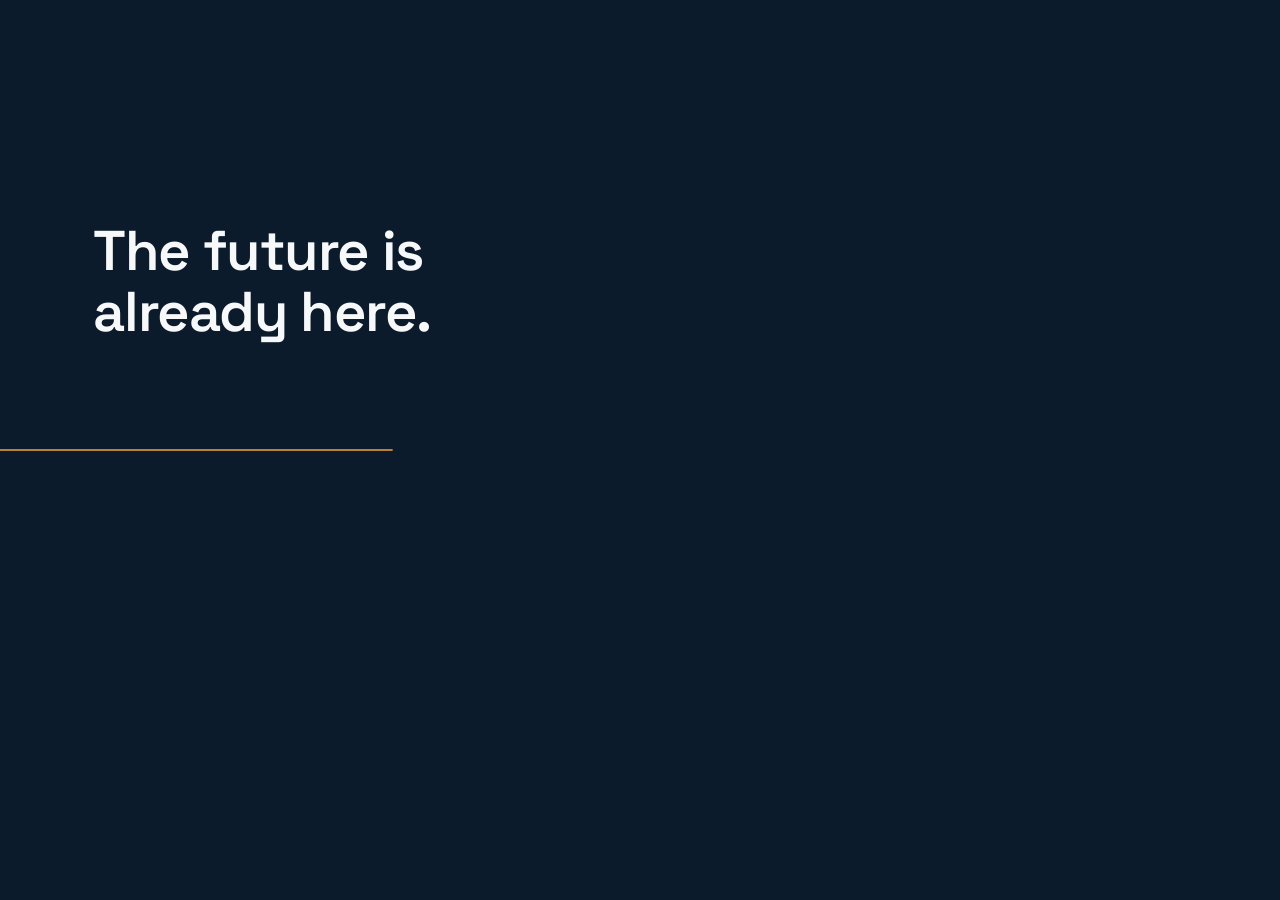
==== commit 1d05a1d0: "Home page: problem statement before the film; clearer proof heading; fee card The buyer's problem no" ====
--- a/hero/index.html
+++ b/hero/index.html
@@ -126,7 +126,6 @@
 el("div","bname",brand,{left:px(L.markS+34),top:px(6),fontSize:px(L.fName),lineHeight:"1.1"}).textContent="Vikas Erraballi";
 el("div","burl",brand,{left:px(L.markS+36),top:px(L.fName*1.3),fontSize:px(L.fUrl),lineHeight:"1.1"}).textContent="erraballi.ai";
 el("div","btag",brand,{left:"0",top:px(L.markS+40),fontSize:px(L.fTag),lineHeight:"1.3"}).innerHTML = PORTRAIT ? "Practical AI for owner-run<br>and mid-sized companies" : "Practical AI for owner-run and mid-sized companies";
-const credit = el("div","credit",end,{left:"0",top:px(L.creditY),fontSize:px(L.fCredit)}); credit.textContent = "Built in code with Claude · Checked by a person";
 /* where the loop lands to become the mark: arc over a short line */
 const MARK = { x:L.padX+L.markS/2, y:L.brandY+L.markS*.72, s:(L.markS*.29)/R };
 
@@ -170,7 +169,7 @@
   G.setAttribute("transform","translate("+x.toFixed(2)+" "+y.toFixed(2)+") scale("+s.toFixed(4)+")");
 
   const et = eo(P(t,T.endText,.5)); endText.style.opacity = et; endText.style.transform = "translateY("+((1-et)*14).toFixed(2)+"px)";
-  brand.style.opacity = eo(P(t,T.brand,.5)); credit.style.opacity = eo(P(t,T.credit,.5));
+  brand.style.opacity = eo(P(t,T.brand,.5));
 }
 
 /* ---------- run ---------- */
